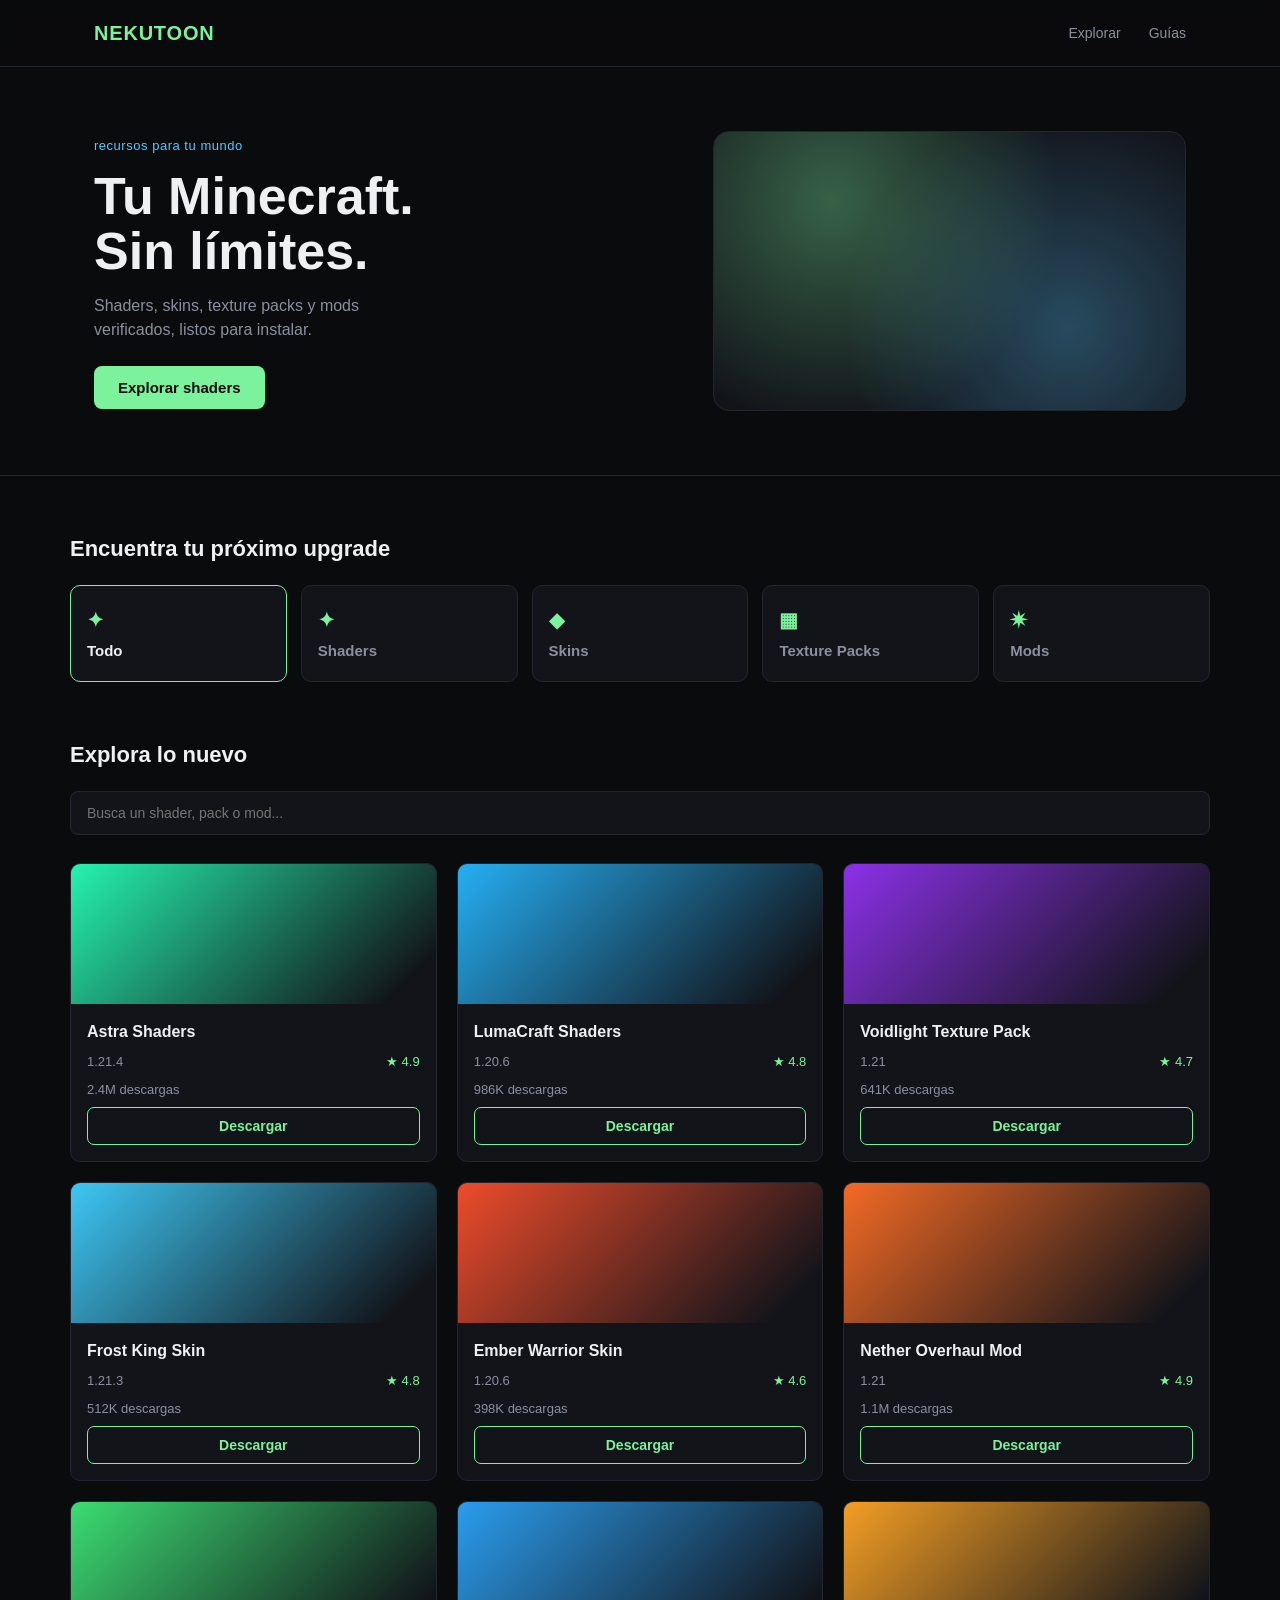
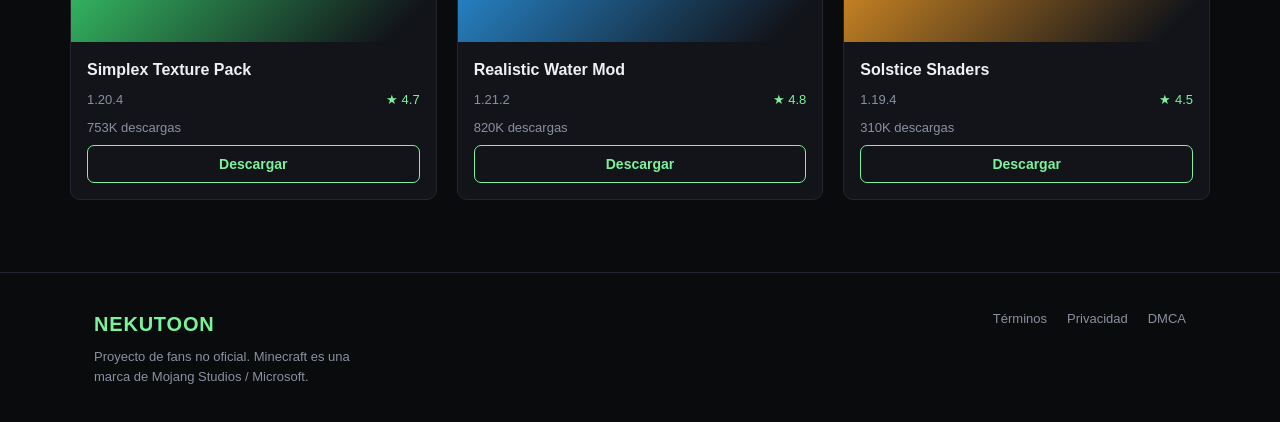
==== index.html @ 1d33d81b "Add files via upload" ====
<!DOCTYPE html>
<html lang="es">
<head>
<meta charset="UTF-8">
<meta name="viewport" content="width=device-width, initial-scale=1.0">
<title>Nekutoon — Shaders, skins, texture packs y mods para Minecraft</title>
<link rel="stylesheet" href="style.css">
</head>
<body>

<nav class="nav">
  <div class="wrap nav-inner">
    <a href="index.html" class="logo">NEKUTOON</a>
    <div class="nav-links">
      <a href="index.html">Explorar</a>
      <a href="#guias">Guías</a>
    </div>
  </div>
</nav>

<header class="hero">
  <div class="wrap hero-inner">
    <div class="hero-text">
      <span class="eyebrow">recursos para tu mundo</span>
      <h1>Tu Minecraft.<br>Sin límites.</h1>
      <p>Shaders, skins, texture packs y mods verificados, listos para instalar.</p>
      <button class="btn-primary" id="scrollToGrid">Explorar shaders</button>
    </div>
    <div class="hero-visual" aria-hidden="true"></div>
  </div>
</header>

<section class="wrap categories">
  <h2>Encuentra tu próximo upgrade</h2>
  <div class="cat-grid" id="catGrid">
    <button class="cat-card active" data-cat="all">
      <span class="cat-icon">✦</span>
      <span>Todo</span>
    </button>
    <button class="cat-card" data-cat="shaders">
      <span class="cat-icon">✦</span>
      <span>Shaders</span>
    </button>
    <button class="cat-card" data-cat="skins">
      <span class="cat-icon">◆</span>
      <span>Skins</span>
    </button>
    <button class="cat-card" data-cat="texturepacks">
      <span class="cat-icon">▦</span>
      <span>Texture Packs</span>
    </button>
    <button class="cat-card" data-cat="mods">
      <span class="cat-icon">✷</span>
      <span>Mods</span>
    </button>
  </div>
</section>

<section class="wrap explore" id="explore">
  <h2>Explora lo nuevo</h2>
  <input type="text" id="searchInput" class="search-input" placeholder="Busca un shader, pack o mod...">
  <div class="grid" id="resourceGrid"></div>
  <p class="empty-msg" id="emptyMsg" hidden>No encontramos nada con ese nombre.</p>
</section>

<footer class="footer">
  <div class="wrap footer-inner">
    <div>
      <div class="logo">NEKUTOON</div>
      <p class="disclaimer">Proyecto de fans no oficial. Minecraft es una marca de Mojang Studios / Microsoft.</p>
    </div>
    <div class="footer-links">
      <a href="terms.html">Términos</a>
      <a href="privacy.html">Privacidad</a>
      <a href="dmca.html">DMCA</a>
    </div>
  </div>
</footer>

<script src="app.js"></script>
</body>
</html>
---- style.css ----
:root{
  --bg:#0a0b0d;
  --surface:#12141a;
  --surface-2:#1a1d24;
  --border:#22262f;
  --text:#eef0f2;
  --text-dim:#8a90a0;
  --accent:#7cf29c;
  --accent-2:#59c7ff;
  --radius:10px;
  --font-display:"Trebuchet MS", "Segoe UI", sans-serif;
  --font-body:-apple-system, "Segoe UI", sans-serif;
}

*{margin:0;padding:0;box-sizing:border-box;}

body{
  background:var(--bg);
  color:var(--text);
  font-family:var(--font-body);
  line-height:1.5;
}

a{color:inherit;text-decoration:none;}

.wrap{
  max-width:1140px;
  margin:0 auto;
  padding:0 24px;
}

/* NAV */
.nav{
  border-bottom:1px solid var(--border);
  position:sticky;
  top:0;
  background:rgba(10,11,13,0.9);
  backdrop-filter:blur(8px);
  z-index:10;
}
.nav-inner{
  display:flex;
  justify-content:space-between;
  align-items:center;
  padding:18px 24px;
}
.logo{
  font-family:var(--font-display);
  font-weight:800;
  letter-spacing:0.04em;
  color:var(--accent);
  font-size:20px;
}
.nav-links{display:flex;gap:28px;font-size:14px;color:var(--text-dim);}
.nav-links a:hover{color:var(--text);}

/* HERO */
.hero{
  border-bottom:1px solid var(--border);
  padding:64px 0;
}
.hero-inner{
  display:grid;
  grid-template-columns:1.1fr 0.9fr;
  gap:40px;
  align-items:center;
}
.eyebrow{
  font-size:13px;
  color:var(--accent-2);
  letter-spacing:0.04em;
}
.hero h1{
  font-family:var(--font-display);
  font-size:clamp(34px,5vw,52px);
  line-height:1.05;
  margin:12px 0 16px;
}
.hero p{
  color:var(--text-dim);
  max-width:38ch;
  margin-bottom:24px;
}
.btn-primary{
  background:var(--accent);
  color:#0a0b0d;
  border:none;
  font-weight:700;
  font-size:15px;
  padding:13px 24px;
  border-radius:8px;
  cursor:pointer;
  transition:transform .15s ease, filter .15s ease;
}
.btn-primary:hover{filter:brightness(1.08);transform:translateY(-1px);}

.hero-visual{
  height:280px;
  border-radius:16px;
  background:
    radial-gradient(circle at 25% 25%, rgba(124,242,156,.35), transparent 55%),
    radial-gradient(circle at 75% 70%, rgba(89,199,255,.3), transparent 55%),
    var(--surface);
  border:1px solid var(--border);
}

@media (max-width:760px){
  .hero-inner{grid-template-columns:1fr;}
  .hero-visual{height:180px;}
}

/* CATEGORIES */
.categories{padding:56px 0 8px;}
.categories h2{font-size:22px;margin-bottom:20px;}
.cat-grid{
  display:grid;
  grid-template-columns:repeat(5,1fr);
  gap:14px;
}
.cat-card{
  background:var(--surface);
  border:1px solid var(--border);
  border-radius:var(--radius);
  padding:22px 16px;
  display:flex;
  flex-direction:column;
  gap:10px;
  color:var(--text-dim);
  font-size:15px;
  font-weight:600;
  cursor:pointer;
  text-align:left;
  transition:border-color .15s ease, color .15s ease;
}
.cat-card:hover{border-color:var(--accent-2);color:var(--text);}
.cat-card.active{border-color:var(--accent);color:var(--text);}
.cat-icon{font-size:20px;color:var(--accent);}

@media (max-width:760px){
  .cat-grid{grid-template-columns:repeat(2,1fr);}
}

/* EXPLORE */
.explore{padding:48px 0 72px;}
.explore h2{font-size:22px;margin-bottom:20px;}
.search-input{
  width:100%;
  background:var(--surface);
  border:1px solid var(--border);
  border-radius:8px;
  padding:13px 16px;
  color:var(--text);
  font-size:14px;
  margin-bottom:28px;
}
.search-input:focus{outline:none;border-color:var(--accent-2);}

.grid{
  display:grid;
  grid-template-columns:repeat(3,1fr);
  gap:20px;
}
.card{
  background:var(--surface);
  border:1px solid var(--border);
  border-radius:var(--radius);
  overflow:hidden;
  display:flex;
  flex-direction:column;
}
.card-thumb{
  height:140px;
  background:var(--surface-2);
}
.card-body{padding:16px;display:flex;flex-direction:column;gap:8px;flex:1;}
.card-body h3{font-size:16px;}
.card-meta{display:flex;justify-content:space-between;font-size:13px;color:var(--text-dim);}
.card-meta .rating{color:var(--accent);}
.card-download{
  margin-top:auto;
  background:transparent;
  border:1px solid var(--accent);
  color:var(--accent);
  border-radius:7px;
  padding:10px;
  font-weight:700;
  font-size:14px;
  cursor:pointer;
  transition:background .15s ease, color .15s ease;
}
.card-download:hover{background:var(--accent);color:#0a0b0d;}

.empty-msg{color:var(--text-dim);margin-top:12px;}

@media (max-width:900px){
  .grid{grid-template-columns:repeat(2,1fr);}
}
@media (max-width:560px){
  .grid{grid-template-columns:1fr;}
}

/* FOOTER */
.footer{border-top:1px solid var(--border);padding:36px 0;}
.footer-inner{
  display:flex;
  justify-content:space-between;
  flex-wrap:wrap;
  gap:20px;
}
.disclaimer{color:var(--text-dim);font-size:13px;max-width:40ch;margin-top:8px;}
.footer-links{display:flex;gap:20px;font-size:13px;color:var(--text-dim);}
.footer-links a:hover{color:var(--text);}

/* LEGAL PAGES */
.legal{padding:56px 0 80px;}
.legal h1{font-family:var(--font-display);font-size:32px;margin-bottom:20px;}
.legal h2{font-size:19px;margin:28px 0 10px;}
.legal p, .legal li{color:var(--text-dim);font-size:15px;margin-bottom:10px;}
.legal ul{padding-left:20px;}
.back-link{display:inline-block;margin-bottom:24px;color:var(--accent-2);font-size:14px;}
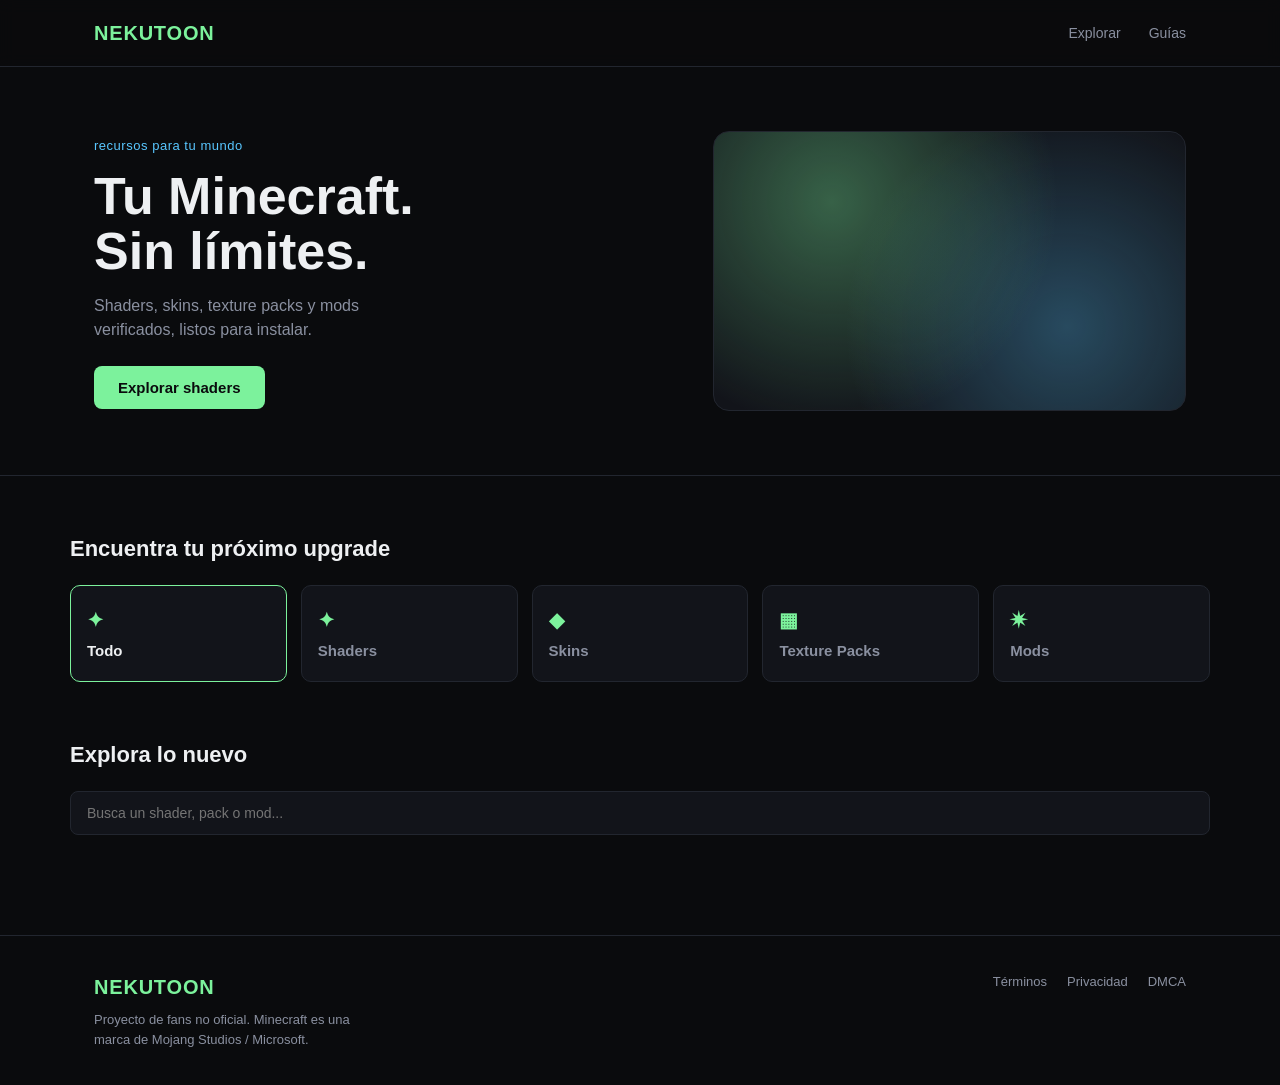
==== commit c2f343e2: "Update index.html" ====
--- a/index.html
+++ b/index.html
@@ -77,6 +77,7 @@
   </div>
 </footer>
 
+<script src="data.js"></script>
 <script src="app.js"></script>
 </body>
 </html>
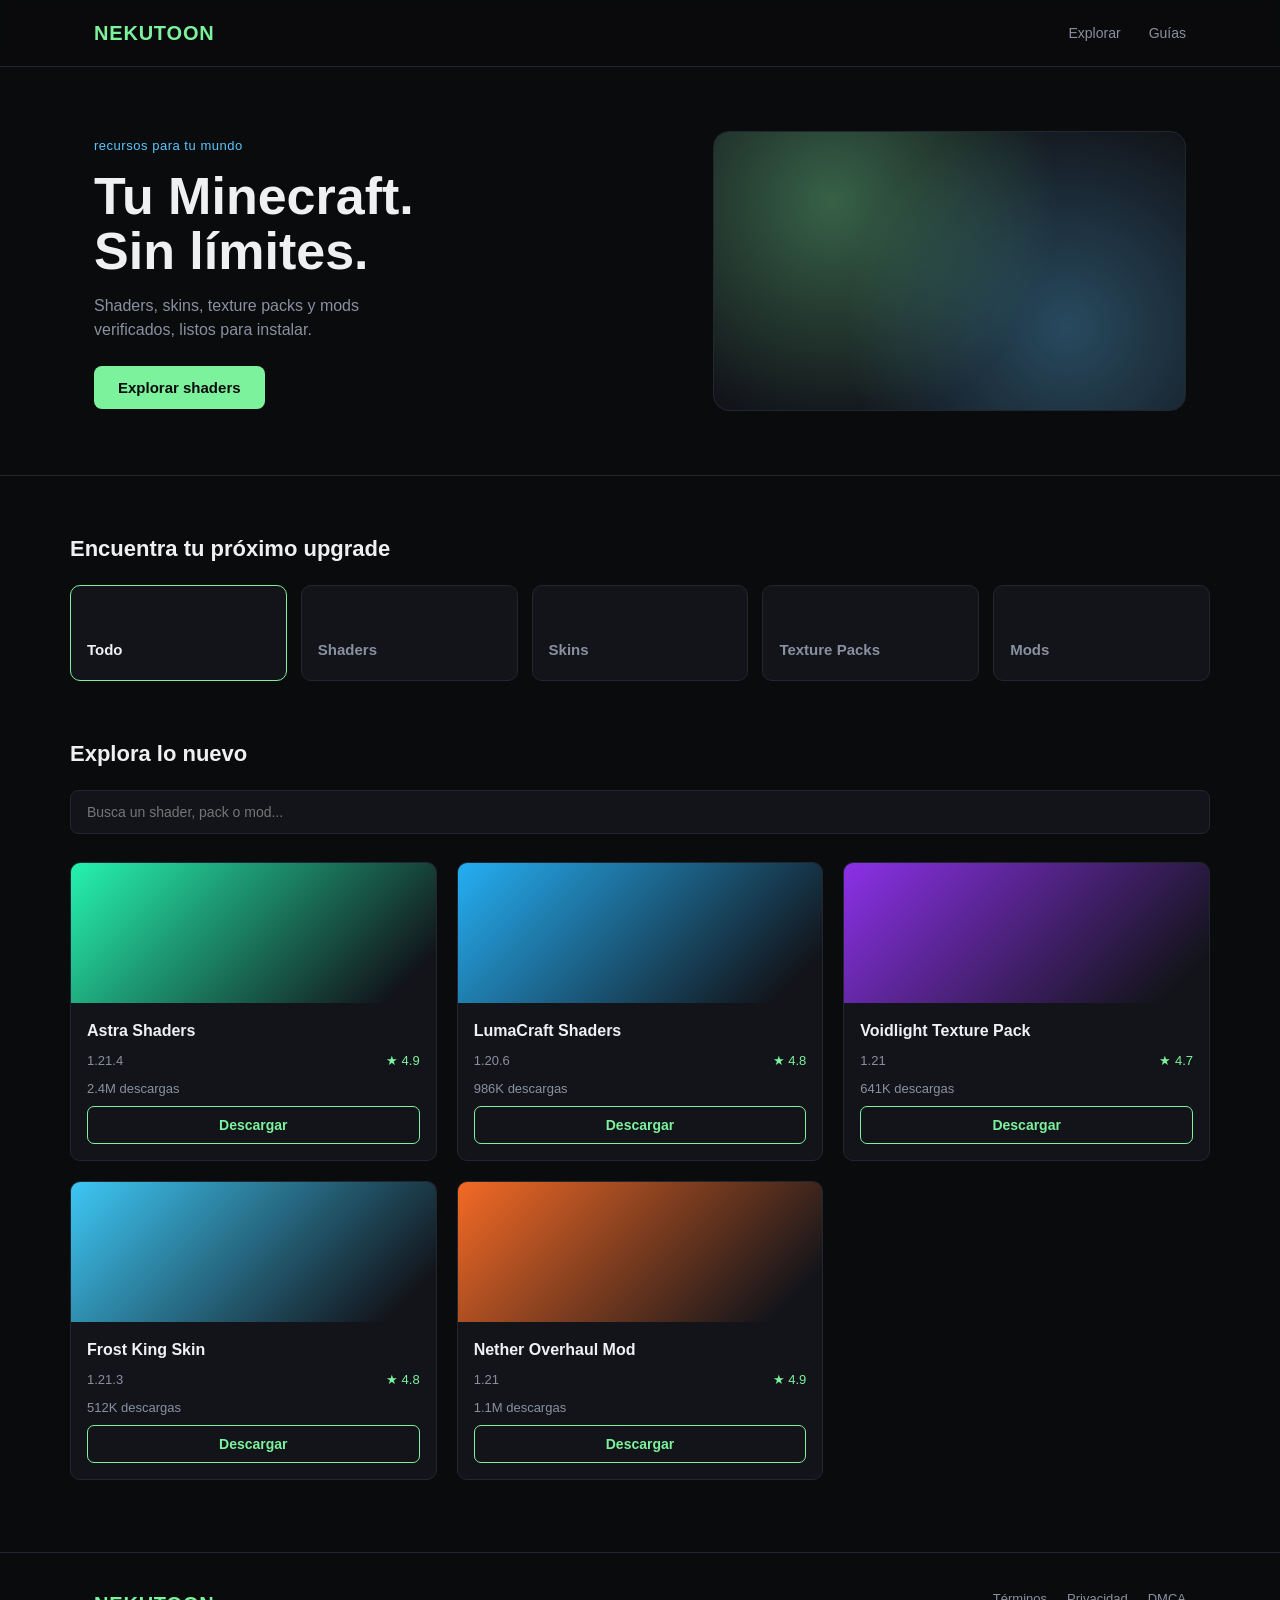
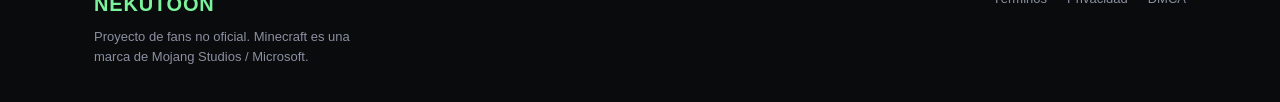
==== commit 66e6fc7e: "Update index.html" ====
--- a/index.html
+++ b/index.html
@@ -26,7 +26,12 @@
       <p>Shaders, skins, texture packs y mods verificados, listos para instalar.</p>
       <button class="btn-primary" id="scrollToGrid">Explorar shaders</button>
     </div>
-    <div class="hero-visual" aria-hidden="true"></div>
+    <div class="hero-visual" aria-hidden="true">
+      <div class="hero-slide slide-1"></div>
+      <div class="hero-slide slide-2"></div>
+      <div class="hero-slide slide-3"></div>
+      <div class="hero-slide slide-4"></div>
+    </div>
   </div>
 </header>
 
@@ -34,23 +39,33 @@
   <h2>Encuentra tu próximo upgrade</h2>
   <div class="cat-grid" id="catGrid">
     <button class="cat-card active" data-cat="all">
-      <span class="cat-icon">✦</span>
+      <span class="cat-icon">
+        <svg viewBox="0 0 24 24" fill="none" stroke="currentColor" stroke-width="1.6"><path d="M12 3l2 5 5 2-5 2-2 5-2-5-5-2 5-2 2-5z" stroke-linejoin="round"/></svg>
+      </span>
       <span>Todo</span>
     </button>
     <button class="cat-card" data-cat="shaders">
-      <span class="cat-icon">✦</span>
+      <span class="cat-icon">
+        <svg viewBox="0 0 24 24" fill="none" stroke="currentColor" stroke-width="1.6"><circle cx="12" cy="12" r="4"/><path d="M12 2v3M12 19v3M4.2 4.2l2.1 2.1M17.7 17.7l2.1 2.1M2 12h3M19 12h3M4.2 19.8l2.1-2.1M17.7 6.3l2.1-2.1" stroke-linecap="round"/></svg>
+      </span>
       <span>Shaders</span>
     </button>
     <button class="cat-card" data-cat="skins">
-      <span class="cat-icon">◆</span>
+      <span class="cat-icon">
+        <svg viewBox="0 0 24 24" fill="none" stroke="currentColor" stroke-width="1.6"><rect x="5" y="4" width="14" height="14" rx="1.5"/><path d="M9 8h1M14 8h1M8 14.5c1.2 1 2.6 1.5 4 1.5s2.8-.5 4-1.5" stroke-linecap="round"/></svg>
+      </span>
       <span>Skins</span>
     </button>
     <button class="cat-card" data-cat="texturepacks">
-      <span class="cat-icon">▦</span>
+      <span class="cat-icon">
+        <svg viewBox="0 0 24 24" fill="none" stroke="currentColor" stroke-width="1.6"><rect x="3.5" y="3.5" width="7" height="7" rx="1"/><rect x="13.5" y="3.5" width="7" height="7" rx="1"/><rect x="3.5" y="13.5" width="7" height="7" rx="1"/><rect x="13.5" y="13.5" width="7" height="7" rx="1"/></svg>
+      </span>
       <span>Texture Packs</span>
     </button>
     <button class="cat-card" data-cat="mods">
-      <span class="cat-icon">✷</span>
+      <span class="cat-icon">
+        <svg viewBox="0 0 24 24" fill="none" stroke="currentColor" stroke-width="1.6"><path d="M9 4.5a1.5 1.5 0 0 1 3 0V6h3a1 1 0 0 1 1 1v3h1.5a1.5 1.5 0 0 1 0 3H16v3a1 1 0 0 1-1 1h-3v1.5a1.5 1.5 0 0 1-3 0V17H6a1 1 0 0 1-1-1v-3H3.5a1.5 1.5 0 0 1 0-3H5V7a1 1 0 0 1 1-1h3V4.5z" stroke-linejoin="round"/></svg>
+      </span>
       <span>Mods</span>
     </button>
   </div>
